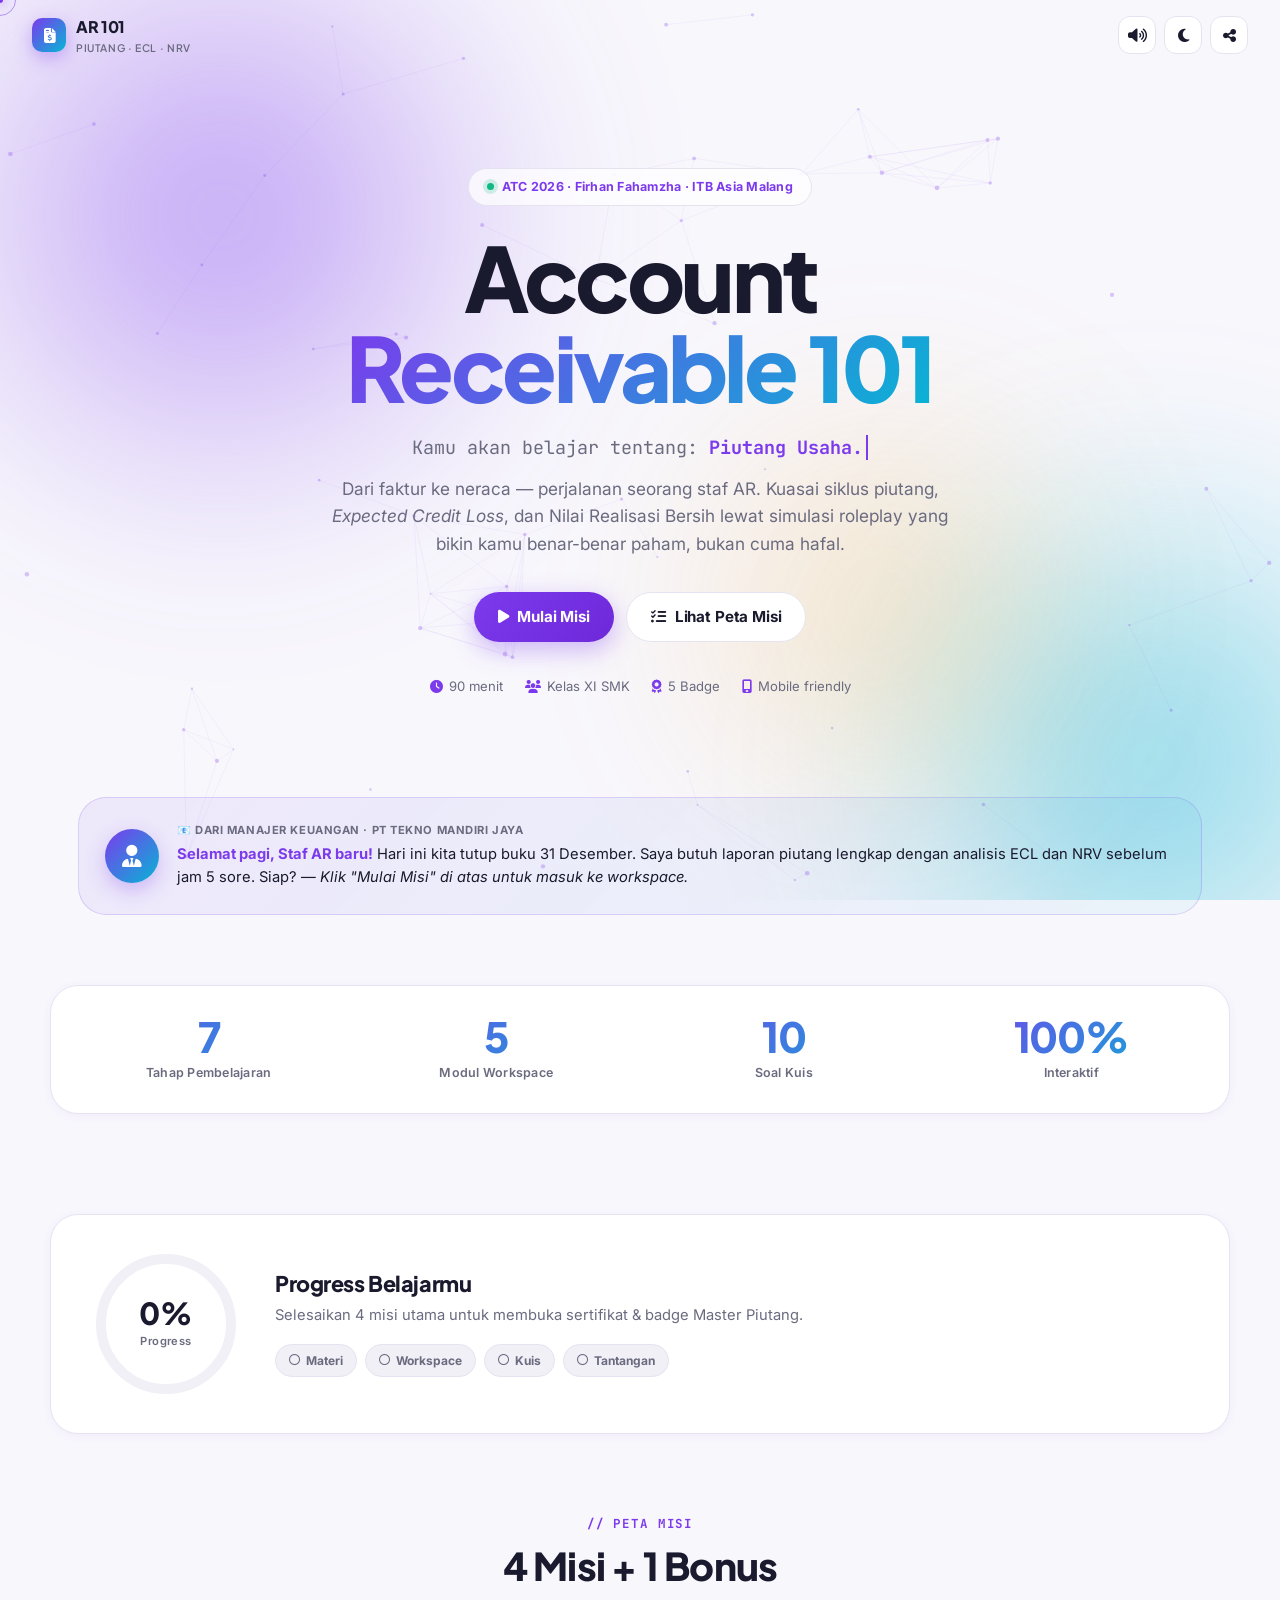
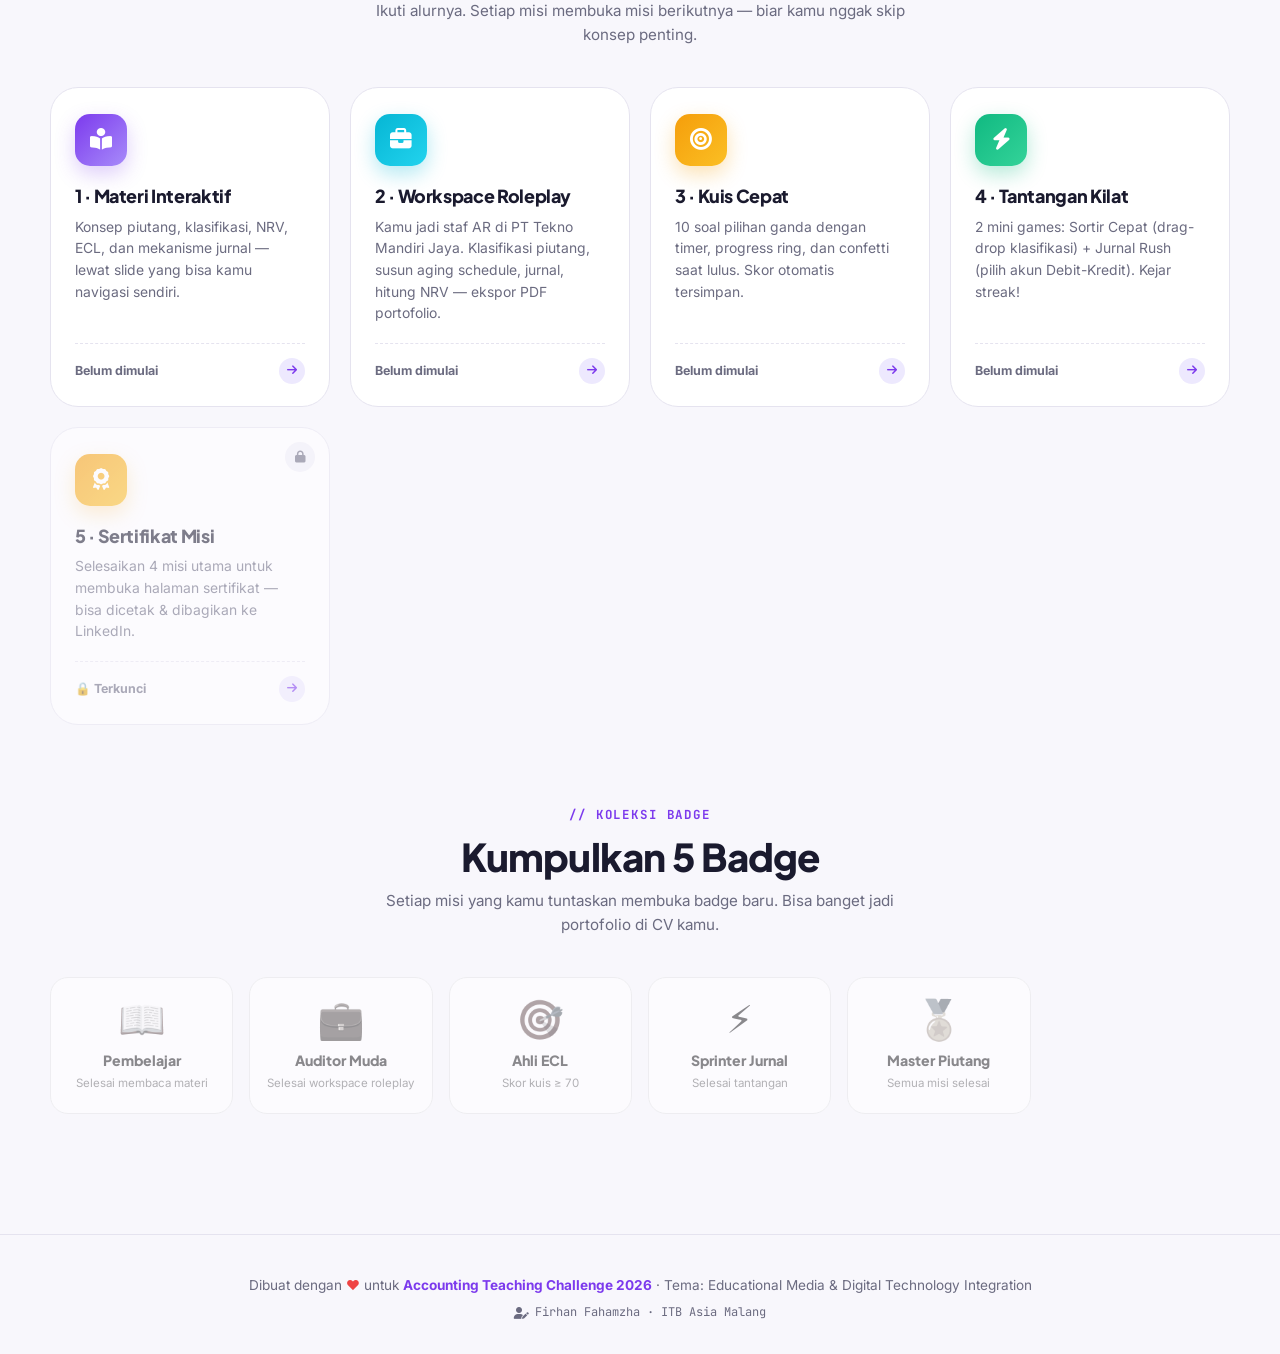
==== index.html @ fc7b1cc8 "Upload Benar" ====
<!DOCTYPE html>
<html lang="id">
<head>
  <meta charset="UTF-8">
  <meta name="viewport" content="width=device-width, initial-scale=1.0">
  <title>Account Receivable 101 · Piutang, ECL & Likuiditas</title>

  <!-- SEO & Sharing -->
  <meta name="description" content="Belajar siklus piutang, Expected Credit Loss (ECL), dan Nilai Realisasi Bersih (NRV) lewat roleplay interaktif sebagai staf AR. Media pembelajaran akuntansi keuangan untuk SMK Kelas XI.">
  <meta name="theme-color" content="#7c3aed">
  <meta property="og:title" content="Account Receivable 101">
  <meta property="og:description" content="Dari Faktur ke Neraca — perjalanan seorang staf AR. Roleplay interaktif siklus piutang & ECL.">
  <meta property="og:type" content="website">
  <meta property="og:image" content="https://images.unsplash.com/photo-1554224155-6726b3ff858f?w=1200&h=630&fit=crop">

  <!-- Favicon emoji -->
  <link rel="icon" href="data:image/svg+xml,<svg xmlns=%22http://www.w3.org/2000/svg%22 viewBox=%220 0 100 100%22><text y=%22.9em%22 font-size=%2290%22>📊</text></svg>">

  <!-- Fonts -->
  <link rel="preconnect" href="https://fonts.googleapis.com">
  <link rel="preconnect" href="https://fonts.gstatic.com" crossorigin>
  <link href="https://fonts.googleapis.com/css2?family=Inter:wght@400;500;600;700;800&family=Plus+Jakarta+Sans:wght@600;700;800&family=JetBrains+Mono:wght@500;700&display=swap" rel="stylesheet">

  <!-- Icons -->
  <link rel="stylesheet" href="https://cdnjs.cloudflare.com/ajax/libs/font-awesome/6.5.1/css/all.min.css">

  <!-- Styles -->
  <link rel="stylesheet" href="css/global.css">
  <link rel="stylesheet" href="css/hub.css">
</head>
<body>

  <!-- LOADER -->
  <div class="loader">
    <div class="loader-mark">ACCOUNT RECEIVABLE 101</div>
    <div class="loader-bar"><div class="loader-bar-fill"></div></div>
    <div class="loader-text">Memuat aset...</div>
  </div>

  <!-- SCROLL PROGRESS -->
  <div class="scroll-progress"><div class="scroll-bar"></div></div>

  <!-- AURORA BG -->
  <div class="bg-aurora" aria-hidden="true">
    <div class="aurora-blob b1"></div>
    <div class="aurora-blob b2"></div>
    <div class="aurora-blob b3"></div>
  </div>

  <!-- PARTICLE CANVAS -->
  <canvas id="particles" aria-hidden="true"></canvas>

  <!-- TOPBAR -->
  <header class="topbar">
    <div class="brand">
      <div class="brand-mark"><i class="fas fa-file-invoice-dollar"></i></div>
      <div class="brand-text">
        AR 101
        <small>Piutang · ECL · NRV</small>
      </div>
    </div>
    <div class="topbar-actions">
      <button class="icon-btn" data-action="sound" title="Suara"><i class="fas fa-volume-high"></i></button>
      <button class="icon-btn" data-action="theme" title="Tema"><i class="fas fa-moon"></i></button>
      <button class="icon-btn" data-action="share" title="Bagikan"><i class="fas fa-share-nodes"></i></button>
    </div>
  </header>

  <main>

    <!-- HERO -->
    <section class="hero container">
      <div class="hero-badge">
        <span class="dot"></span>
        ATC 2026 · Firhan Fahamzha · ITB Asia Malang
      </div>
      <h1 class="hero-title">
        Account<br>
        <span class="gradient">Receivable 101</span>
      </h1>
      <div class="hero-typing">
        Kamu akan belajar tentang: <span class="typed">Piutang Usaha.</span>
      </div>
      <p class="hero-desc">
        Dari faktur ke neraca — perjalanan seorang staf AR. Kuasai siklus piutang,
        <em>Expected Credit Loss</em>, dan Nilai Realisasi Bersih lewat simulasi roleplay
        yang bikin kamu benar-benar paham, bukan cuma hafal.
      </p>
      <div class="hero-cta">
        <a href="materi.html" class="btn btn-primary" data-start>
          <i class="fas fa-play"></i> Mulai Misi
        </a>
        <a href="#misi" class="btn btn-ghost">
          <i class="fas fa-list-check"></i> Lihat Peta Misi
        </a>
      </div>
      <div class="hero-meta">
        <span><i class="fas fa-clock"></i> 90 menit</span>
        <span><i class="fas fa-users"></i> Kelas XI SMK</span>
        <span><i class="fas fa-award"></i> 5 Badge</span>
        <span><i class="fas fa-mobile-screen"></i> Mobile friendly</span>
      </div>
    </section>

    <!-- ROLEPLAY STRIP -->
    <section class="container reveal">
      <div class="roleplay-strip">
        <div class="avatar"><i class="fas fa-user-tie"></i></div>
        <div class="msg">
          <div class="sender">📧 Dari Manajer Keuangan · PT Tekno Mandiri Jaya</div>
          <div>
            <strong>Selamat pagi, Staf AR baru!</strong> Hari ini kita tutup buku 31 Desember.
            Saya butuh laporan piutang lengkap dengan analisis ECL dan NRV sebelum jam 5 sore.
            Siap? — <em>Klik "Mulai Misi" di atas untuk masuk ke workspace.</em>
          </div>
        </div>
      </div>
    </section>

    <!-- STATS -->
    <section class="stats container reveal">
      <div class="stats-grid">
        <div class="stat-item">
          <div class="stat-num" data-target="7" data-suffix="" data-decimals="0">0</div>
          <div class="stat-label">Tahap Pembelajaran</div>
        </div>
        <div class="stat-item">
          <div class="stat-num" data-target="5" data-suffix="" data-decimals="0">0</div>
          <div class="stat-label">Modul Workspace</div>
        </div>
        <div class="stat-item">
          <div class="stat-num" data-target="10" data-suffix="" data-decimals="0">0</div>
          <div class="stat-label">Soal Kuis</div>
        </div>
        <div class="stat-item">
          <div class="stat-num" data-target="100" data-suffix="%" data-decimals="0">0</div>
          <div class="stat-label">Interaktif</div>
        </div>
      </div>
    </section>

    <!-- PROGRESS -->
    <section class="progress-wrap container reveal">
      <div class="progress-card">
        <div class="ring-wrap">
          <svg width="150" height="150" viewBox="0 0 150 150">
            <defs>
              <linearGradient id="ringGrad" x1="0%" y1="0%" x2="100%" y2="100%">
                <stop offset="0%" stop-color="#7c3aed"/>
                <stop offset="100%" stop-color="#06b6d4"/>
              </linearGradient>
            </defs>
            <circle class="ring-bg" cx="75" cy="75" r="65"/>
            <circle class="ring-fill" cx="75" cy="75" r="65"/>
          </svg>
          <div class="ring-text">
            <div>
              <div class="ring-pct">0%</div>
              <div class="ring-sub">Progress</div>
            </div>
          </div>
        </div>
        <div class="progress-info">
          <h3>Progress Belajarmu</h3>
          <p>Selesaikan 4 misi utama untuk membuka sertifikat &amp; badge Master Piutang.</p>
          <div class="progress-steps">
            <span class="step-chip" data-step="materi"><i class="far fa-circle"></i> Materi</span>
            <span class="step-chip" data-step="workspace"><i class="far fa-circle"></i> Workspace</span>
            <span class="step-chip" data-step="kuis"><i class="far fa-circle"></i> Kuis</span>
            <span class="step-chip" data-step="tantangan"><i class="far fa-circle"></i> Tantangan</span>
          </div>
        </div>
      </div>
    </section>

    <!-- MISSIONS -->
    <section class="missions container" id="misi">
      <div class="section-head reveal">
        <div class="kicker">// Peta Misi</div>
        <h2>4 Misi + 1 Bonus</h2>
        <p>Ikuti alurnya. Setiap misi membuka misi berikutnya — biar kamu nggak skip konsep penting.</p>
      </div>

      <div class="mission-grid">
        <!-- Misi 1: Materi -->
        <a class="mission-card reveal" data-mission="materi" data-url="materi.html">
          <div class="mission-icon m-icon-1"><i class="fas fa-book-open-reader"></i></div>
          <div class="mission-title">1 · Materi Interaktif</div>
          <div class="mission-desc">Konsep piutang, klasifikasi, NRV, ECL, dan mekanisme jurnal — lewat slide yang bisa kamu navigasi sendiri.</div>
          <div class="mission-foot">
            <span class="mission-status">Belum dimulai</span>
            <span class="mission-arrow"><i class="fas fa-arrow-right"></i></span>
          </div>
        </a>

        <!-- Misi 2: Workspace -->
        <a class="mission-card reveal" data-mission="workspace" data-url="workspace.html">
          <div class="mission-icon m-icon-2"><i class="fas fa-briefcase"></i></div>
          <div class="mission-title">2 · Workspace Roleplay</div>
          <div class="mission-desc">Kamu jadi staf AR di PT Tekno Mandiri Jaya. Klasifikasi piutang, susun aging schedule, jurnal, hitung NRV — ekspor PDF portofolio.</div>
          <div class="mission-foot">
            <span class="mission-status">Belum dimulai</span>
            <span class="mission-arrow"><i class="fas fa-arrow-right"></i></span>
          </div>
        </a>

        <!-- Misi 3: Kuis -->
        <a class="mission-card reveal" data-mission="kuis" data-url="kuis.html">
          <div class="mission-icon m-icon-3"><i class="fas fa-bullseye"></i></div>
          <div class="mission-title">3 · Kuis Cepat</div>
          <div class="mission-desc">10 soal pilihan ganda dengan timer, progress ring, dan confetti saat lulus. Skor otomatis tersimpan.</div>
          <div class="mission-foot">
            <span class="mission-status">Belum dimulai</span>
            <span class="mission-arrow"><i class="fas fa-arrow-right"></i></span>
          </div>
        </a>

        <!-- Misi 4: Tantangan -->
        <a class="mission-card reveal" data-mission="tantangan" data-url="tantangan.html">
          <div class="mission-icon m-icon-4"><i class="fas fa-bolt"></i></div>
          <div class="mission-title">4 · Tantangan Kilat</div>
          <div class="mission-desc">2 mini games: Sortir Cepat (drag-drop klasifikasi) + Jurnal Rush (pilih akun Debit-Kredit). Kejar streak!</div>
          <div class="mission-foot">
            <span class="mission-status">Belum dimulai</span>
            <span class="mission-arrow"><i class="fas fa-arrow-right"></i></span>
          </div>
        </a>

        <!-- Bonus: Sertifikat -->
        <div class="mission-card locked reveal" data-mission="sertifikat">
          <div class="lock-badge"><i class="fas fa-lock"></i></div>
          <div class="mission-icon m-icon-1" style="background: linear-gradient(135deg,#f59e0b,#fbbf24); box-shadow: 0 8px 20px rgba(245,158,11,0.3);">
            <i class="fas fa-award"></i>
          </div>
          <div class="mission-title">5 · Sertifikat Misi</div>
          <div class="mission-desc">Selesaikan 4 misi utama untuk membuka halaman sertifikat — bisa dicetak &amp; dibagikan ke LinkedIn.</div>
          <div class="mission-foot">
            <span class="mission-status">🔒 Terkunci</span>
            <span class="mission-arrow"><i class="fas fa-arrow-right"></i></span>
          </div>
        </div>
      </div>
    </section>

    <!-- BADGES -->
    <section class="badges container reveal">
      <div class="section-head">
        <div class="kicker">// Koleksi Badge</div>
        <h2>Kumpulkan 5 Badge</h2>
        <p>Setiap misi yang kamu tuntaskan membuka badge baru. Bisa banget jadi portofolio di CV kamu.</p>
      </div>
      <div class="badge-grid"><!-- diisi oleh JS --></div>
    </section>

  </main>

  <!-- FOOTER -->
  <footer class="footer">
    <div>Dibuat dengan <span style="color: var(--rose)">♥</span> untuk <strong>Accounting Teaching Challenge 2026</strong> · Tema: Educational Media &amp; Digital Technology Integration</div>
    <div class="wm"><i class="fas fa-user-pen"></i> Firhan Fahamzha · ITB Asia Malang</div>
  </footer>

  <!-- SCRIPTS -->
  <script src="js/core.js"></script>
  <script src="js/hub.js"></script>
</body>
</html>
---- css/global.css ----
/* ==========================================================
   ACCOUNT RECEIVABLE 101 — Global Styles
   Firhan Fahamzha · ATC 2026 · ITB Asia Malang
   ========================================================== */

:root {
  --violet: #7c3aed;
  --violet-dark: #6d28d9;
  --violet-soft: #ede9fe;
  --cyan: #06b6d4;
  --cyan-soft: #cffafe;
  --amber: #f59e0b;
  --amber-soft: #fef3c7;
  --emerald: #10b981;
  --emerald-soft: #d1fae5;
  --rose: #ef4444;
  --rose-soft: #fee2e2;

  --bg: #f8f7fc;
  --surface: #ffffff;
  --surface-2: #f1f0f7;
  --border: #e5e3ef;
  --text: #1a1a2e;
  --text-muted: #6b6b80;

  --shadow-sm: 0 2px 10px rgba(124, 58, 237, 0.06);
  --shadow-md: 0 10px 30px rgba(124, 58, 237, 0.10);
  --shadow-lg: 0 20px 50px rgba(124, 58, 237, 0.15);

  --radius: 18px;
  --radius-sm: 12px;
  --radius-lg: 28px;

  --font-head: 'Plus Jakarta Sans', system-ui, sans-serif;
  --font-body: 'Inter', system-ui, sans-serif;
  --font-mono: 'JetBrains Mono', ui-monospace, monospace;

  --transition: 0.3s cubic-bezier(0.22, 1, 0.36, 1);
}

body.dark {
  --bg: #0d0d1a;
  --surface: #16162a;
  --surface-2: #1e1e35;
  --border: #2a2a44;
  --text: #f0f0f5;
  --text-muted: #8e8ea3;
  --violet-soft: #2d1b5e;
  --cyan-soft: #0a3a42;
  --amber-soft: #4a3508;
  --emerald-soft: #0a3d2b;
  --rose-soft: #4a1515;
  --shadow-sm: 0 2px 10px rgba(0, 0, 0, 0.35);
  --shadow-md: 0 10px 30px rgba(0, 0, 0, 0.45);
  --shadow-lg: 0 20px 50px rgba(0, 0, 0, 0.55);
}

* { margin: 0; padding: 0; box-sizing: border-box; }
html { scroll-behavior: smooth; -webkit-text-size-adjust: 100%; }

body {
  font-family: var(--font-body);
  background: var(--bg);
  color: var(--text);
  line-height: 1.6;
  min-height: 100vh;
  overflow-x: hidden;
  transition: background 0.4s ease, color 0.4s ease;
}

img, svg { max-width: 100%; display: block; }
a { color: inherit; text-decoration: none; }
button { font-family: inherit; cursor: pointer; border: none; background: none; color: inherit; }
input, select, textarea { font-family: inherit; font-size: inherit; color: inherit; }

/* ============ TYPOGRAPHY ============ */
h1, h2, h3, h4 {
  font-family: var(--font-head);
  font-weight: 800;
  letter-spacing: -0.02em;
  line-height: 1.15;
  color: var(--text);
}
h1 { font-size: clamp(2.2rem, 6vw, 4.2rem); }
h2 { font-size: clamp(1.6rem, 3.5vw, 2.4rem); }
h3 { font-size: clamp(1.05rem, 2vw, 1.35rem); }

.mono { font-family: var(--font-mono); }
.text-muted { color: var(--text-muted); }
.text-violet { color: var(--violet); }
.text-cyan { color: var(--cyan); }
.text-amber { color: var(--amber); }
.text-emerald { color: var(--emerald); }
.text-rose { color: var(--rose); }
.text-center { text-align: center; }
.text-right { text-align: right; }

/* ============ BUTTONS ============ */
.btn {
  display: inline-flex;
  align-items: center;
  justify-content: center;
  gap: 9px;
  padding: 12px 24px;
  border-radius: 999px;
  font-weight: 700;
  font-size: 0.95rem;
  letter-spacing: -0.01em;
  position: relative;
  overflow: hidden;
  isolation: isolate;
  transition: all var(--transition);
  white-space: nowrap;
  user-select: none;
}

.btn-primary {
  background: linear-gradient(135deg, var(--violet), var(--violet-dark));
  color: white;
  box-shadow: 0 8px 24px rgba(124, 58, 237, 0.35);
}
.btn-primary:hover {
  transform: translateY(-2px);
  box-shadow: 0 12px 32px rgba(124, 58, 237, 0.45);
}
.btn-primary:active { transform: translateY(0) scale(0.97); }

.btn-ghost {
  background: var(--surface);
  border: 1.5px solid var(--border);
  color: var(--text);
}
.btn-ghost:hover {
  border-color: var(--violet);
  color: var(--violet);
  transform: translateY(-2px);
}

.btn-outline-cyan {
  background: transparent;
  border: 1.5px solid var(--cyan);
  color: var(--cyan);
}
.btn-outline-cyan:hover {
  background: var(--cyan);
  color: white;
}

/* Ripple effect */
.btn .ripple {
  position: absolute;
  border-radius: 50%;
  transform: scale(0);
  background: rgba(255, 255, 255, 0.45);
  animation: rippleAnim 0.6s ease-out;
  pointer-events: none;
  z-index: -1;
}
@keyframes rippleAnim {
  to { transform: scale(4); opacity: 0; }
}

/* ============ CARDS ============ */
.card {
  background: var(--surface);
  border: 1px solid var(--border);
  border-radius: var(--radius);
  padding: 24px;
  box-shadow: var(--shadow-sm);
  transition: all var(--transition);
}
.card:hover {
  transform: translateY(-4px);
  box-shadow: var(--shadow-md);
  border-color: rgba(124, 58, 237, 0.3);
}

/* ============ BADGE ============ */
.pill {
  display: inline-flex;
  align-items: center;
  gap: 7px;
  padding: 7px 16px;
  border-radius: 999px;
  font-size: 0.8rem;
  font-weight: 700;
  background: var(--violet-soft);
  color: var(--violet);
  border: 1px solid rgba(124, 58, 237, 0.15);
}
.pill.cyan { background: var(--cyan-soft); color: var(--cyan); border-color: rgba(6,182,212,0.2); }
.pill.amber { background: var(--amber-soft); color: #b45309; border-color: rgba(245,158,11,0.25); }
.pill.emerald { background: var(--emerald-soft); color: var(--emerald); border-color: rgba(16,185,129,0.2); }
.pill.rose { background: var(--rose-soft); color: var(--rose); border-color: rgba(239,68,68,0.2); }

/* ============ LOADER ============ */
.loader {
  position: fixed;
  inset: 0;
  background: var(--bg);
  z-index: 9999;
  display: flex;
  flex-direction: column;
  align-items: center;
  justify-content: center;
  gap: 22px;
  transition: opacity 0.5s ease, visibility 0.5s ease;
}
.loader.hide { opacity: 0; visibility: hidden; }

.loader-mark {
  font-family: var(--font-head);
  font-size: 1.5rem;
  font-weight: 800;
  letter-spacing: -0.02em;
  background: linear-gradient(135deg, var(--violet), var(--cyan));
  -webkit-background-clip: text;
  background-clip: text;
  -webkit-text-fill-color: transparent;
}
.loader-bar {
  width: 220px;
  height: 4px;
  background: var(--surface-2);
  border-radius: 999px;
  overflow: hidden;
}
.loader-bar-fill {
  height: 100%;
  width: 0%;
  background: linear-gradient(90deg, var(--violet), var(--cyan));
  border-radius: 999px;
  transition: width 0.25s ease;
}
.loader-text {
  font-size: 0.8rem;
  color: var(--text-muted);
  font-family: var(--font-mono);
}

/* ============ CURSOR GLOW (desktop only) ============ */
.cursor-dot, .cursor-ring {
  position: fixed;
  top: 0; left: 0;
  pointer-events: none;
  border-radius: 50%;
  transform: translate(-50%, -50%);
  z-index: 9998;
  opacity: 0;
  transition: opacity 0.3s ease;
}
.cursor-dot {
  width: 6px; height: 6px;
  background: var(--violet);
  box-shadow: 0 0 12px var(--violet);
}
.cursor-ring {
  width: 32px; height: 32px;
  border: 1.5px solid rgba(124, 58, 237, 0.5);
  transition: width 0.25s, height 0.25s, opacity 0.3s, border-color 0.3s;
}
.cursor-ring.hover {
  width: 50px; height: 50px;
  border-color: var(--cyan);
  background: rgba(6, 182, 212, 0.08);
}
@media (hover: hover) and (pointer: fine) {
  body.has-custom-cursor { cursor: none; }
  body.has-custom-cursor a,
  body.has-custom-cursor button { cursor: none; }
  body.has-custom-cursor .cursor-dot,
  body.has-custom-cursor .cursor-ring { opacity: 1; }
}

/* ============ PARTICLE CANVAS ============ */
#particles {
  position: fixed;
  inset: 0;
  width: 100%;
  height: 100%;
  z-index: 0;
  pointer-events: none;
  opacity: 0.5;
}

/* ============ AURORA BG ============ */
.bg-aurora {
  position: fixed;
  inset: 0;
  z-index: -1;
  overflow: hidden;
  pointer-events: none;
}
.aurora-blob {
  position: absolute;
  border-radius: 50%;
  filter: blur(90px);
  opacity: 0.5;
}
.aurora-blob.b1 {
  width: 55vw; height: 55vw; max-width: 700px; max-height: 700px;
  background: radial-gradient(circle, var(--violet), transparent 70%);
  top: -15%; left: -10%;
  animation: floatBlob 22s ease-in-out infinite;
}
.aurora-blob.b2 {
  width: 50vw; height: 50vw; max-width: 650px; max-height: 650px;
  background: radial-gradient(circle, var(--cyan), transparent 70%);
  bottom: -20%; right: -15%;
  animation: floatBlob 26s ease-in-out infinite reverse;
}
.aurora-blob.b3 {
  width: 40vw; height: 40vw; max-width: 500px; max-height: 500px;
  background: radial-gradient(circle, var(--amber), transparent 70%);
  top: 40%; left: 50%;
  opacity: 0.25;
  animation: floatBlob 30s ease-in-out infinite;
}
@keyframes floatBlob {
  0%, 100% { transform: translate(0, 0) scale(1); }
  33% { transform: translate(40px, -30px) scale(1.05); }
  66% { transform: translate(-30px, 40px) scale(0.95); }
}
body.dark .aurora-blob { opacity: 0.32; }

/* ============ SCROLL PROGRESS ============ */
.scroll-progress {
  position: fixed;
  top: 0; left: 0;
  width: 100%;
  height: 3px;
  background: transparent;
  z-index: 9997;
  pointer-events: none;
}
.scroll-bar {
  height: 100%;
  width: 0%;
  background: linear-gradient(90deg, var(--violet), var(--cyan), var(--amber));
  transition: width 0.1s linear;
}

/* ============ TOPBAR ============ */
.topbar {
  position: fixed;
  top: 0; left: 0; right: 0;
  z-index: 500;
  padding: 14px clamp(16px, 4vw, 32px);
  display: flex;
  align-items: center;
  justify-content: space-between;
  gap: 12px;
  transition: all 0.3s ease;
}
.topbar.scrolled {
  background: rgba(255, 255, 255, 0.72);
  backdrop-filter: blur(16px);
  -webkit-backdrop-filter: blur(16px);
  border-bottom: 1px solid var(--border);
}
body.dark .topbar.scrolled { background: rgba(13, 13, 26, 0.72); }

.brand {
  display: flex;
  align-items: center;
  gap: 10px;
  font-family: var(--font-head);
  font-weight: 800;
  font-size: 1rem;
  letter-spacing: -0.02em;
}
.brand-mark {
  width: 34px; height: 34px;
  border-radius: 10px;
  background: linear-gradient(135deg, var(--violet), var(--cyan));
  display: grid;
  place-items: center;
  color: white;
  font-size: 0.95rem;
  box-shadow: 0 6px 18px rgba(124, 58, 237, 0.35);
}
.brand-text small {
  display: block;
  font-size: 0.65rem;
  font-weight: 600;
  color: var(--text-muted);
  letter-spacing: 0.06em;
  text-transform: uppercase;
}

.topbar-actions { display: flex; align-items: center; gap: 8px; }

.icon-btn {
  width: 38px; height: 38px;
  border-radius: 12px;
  background: var(--surface);
  border: 1px solid var(--border);
  display: grid;
  place-items: center;
  color: var(--text);
  font-size: 0.95rem;
  transition: all var(--transition);
}
.icon-btn:hover {
  color: var(--violet);
  border-color: var(--violet);
  transform: translateY(-2px);
}
.icon-btn.muted { color: var(--text-muted); }

/* ============ TOAST ============ */
.toast {
  position: fixed;
  bottom: 28px;
  left: 50%;
  transform: translateX(-50%) translateY(120%);
  background: var(--surface);
  color: var(--text);
  border: 1px solid var(--border);
  border-radius: 14px;
  padding: 12px 22px;
  font-size: 0.9rem;
  font-weight: 600;
  box-shadow: var(--shadow-lg);
  z-index: 10000;
  display: flex;
  align-items: center;
  gap: 10px;
  transition: transform 0.4s cubic-bezier(0.22, 1, 0.36, 1);
  max-width: 90vw;
}
.toast.show { transform: translateX(-50%) translateY(0); }
.toast i { color: var(--violet); }

/* ============ SCROLL REVEAL ============ */
.reveal {
  opacity: 0;
  transform: translateY(28px);
  transition: opacity 0.7s cubic-bezier(0.22, 1, 0.36, 1),
              transform 0.7s cubic-bezier(0.22, 1, 0.36, 1);
}
.reveal.in { opacity: 1; transform: translateY(0); }

/* ============ FOOTER ============ */
.footer {
  padding: 40px 20px 30px;
  text-align: center;
  border-top: 1px solid var(--border);
  margin-top: 60px;
  font-size: 0.85rem;
  color: var(--text-muted);
  position: relative;
  z-index: 2;
}
.footer strong { color: var(--violet); font-weight: 700; }
.footer .wm {
  display: inline-flex;
  align-items: center;
  gap: 6px;
  font-family: var(--font-mono);
  font-size: 0.75rem;
  margin-top: 6px;
  color: var(--text-muted);
}

/* ============ UTILITIES ============ */
.container {
  max-width: 1180px;
  margin: 0 auto;
  padding: 0 clamp(16px, 4vw, 28px);
  position: relative;
  z-index: 2;
}
.grid-2 { display: grid; grid-template-columns: repeat(2, 1fr); gap: 20px; }
.grid-3 { display: grid; grid-template-columns: repeat(3, 1fr); gap: 20px; }
.grid-4 { display: grid; grid-template-columns: repeat(4, 1fr); gap: 20px; }
@media (max-width: 860px) {
  .grid-3, .grid-4 { grid-template-columns: repeat(2, 1fr); }
}
@media (max-width: 560px) {
  .grid-2, .grid-3, .grid-4 { grid-template-columns: 1fr; }
}

::selection { background: var(--violet); color: white; }
::-webkit-scrollbar { width: 10px; height: 10px; }
::-webkit-scrollbar-track { background: var(--surface-2); }
::-webkit-scrollbar-thumb { background: var(--border); border-radius: 999px; }
::-webkit-scrollbar-thumb:hover { background: var(--violet); }
---- css/hub.css ----
/* ==========================================================
   HUB — Landing Page Styles
   ========================================================== */

main { position: relative; z-index: 2; padding-top: 60px; }

/* ============ HERO ============ */
.hero {
  padding: clamp(60px, 12vh, 130px) 0 70px;
  text-align: center;
  position: relative;
}

.hero-badge {
  display: inline-flex;
  align-items: center;
  gap: 8px;
  padding: 8px 18px;
  border-radius: 999px;
  background: rgba(255, 255, 255, 0.7);
  backdrop-filter: blur(10px);
  -webkit-backdrop-filter: blur(10px);
  border: 1px solid var(--border);
  font-size: 0.78rem;
  font-weight: 700;
  color: var(--violet);
  letter-spacing: 0.02em;
  margin-bottom: 26px;
  animation: fadeUp 0.8s ease both;
}
body.dark .hero-badge { background: rgba(22, 22, 42, 0.7); }
.hero-badge .dot {
  width: 7px; height: 7px;
  border-radius: 50%;
  background: var(--emerald);
  box-shadow: 0 0 0 4px rgba(16, 185, 129, 0.18);
  animation: pulseDot 2s infinite;
}
@keyframes pulseDot {
  0%, 100% { box-shadow: 0 0 0 4px rgba(16, 185, 129, 0.18); }
  50% { box-shadow: 0 0 0 8px rgba(16, 185, 129, 0.05); }
}

.hero-title {
  font-size: clamp(2.4rem, 8vw, 5.6rem);
  line-height: 1;
  letter-spacing: -0.04em;
  margin-bottom: 22px;
  animation: fadeUp 0.9s 0.1s ease both;
}
.hero-title .gradient {
  background: linear-gradient(135deg, var(--violet) 0%, var(--cyan) 50%, var(--amber) 100%);
  background-size: 200% 200%;
  -webkit-background-clip: text;
  background-clip: text;
  -webkit-text-fill-color: transparent;
  animation: gradientShift 8s ease infinite;
}
@keyframes gradientShift {
  0%, 100% { background-position: 0% 50%; }
  50% { background-position: 100% 50%; }
}

.hero-typing {
  font-family: var(--font-mono);
  font-size: clamp(0.95rem, 2vw, 1.15rem);
  color: var(--text-muted);
  margin-bottom: 12px;
  min-height: 1.6em;
  animation: fadeUp 1s 0.2s ease both;
}
.hero-typing .typed {
  color: var(--violet);
  font-weight: 700;
  border-right: 2px solid var(--violet);
  padding-right: 3px;
  animation: blink 0.9s infinite;
}
@keyframes blink {
  50% { border-color: transparent; }
}

.hero-desc {
  max-width: 620px;
  margin: 0 auto 34px;
  font-size: clamp(0.95rem, 1.7vw, 1.08rem);
  color: var(--text-muted);
  animation: fadeUp 1s 0.3s ease both;
}

.hero-cta {
  display: flex;
  justify-content: center;
  gap: 12px;
  flex-wrap: wrap;
  animation: fadeUp 1s 0.4s ease both;
}

.hero-meta {
  margin-top: 34px;
  font-size: 0.82rem;
  color: var(--text-muted);
  display: flex;
  justify-content: center;
  gap: 22px;
  flex-wrap: wrap;
  animation: fadeUp 1s 0.5s ease both;
}
.hero-meta span { display: inline-flex; align-items: center; gap: 6px; }
.hero-meta i { color: var(--violet); }

@keyframes fadeUp {
  from { opacity: 0; transform: translateY(22px); }
  to { opacity: 1; transform: translateY(0); }
}

/* ============ STATS ============ */
.stats {
  padding: 40px 0 60px;
}
.stats-grid {
  display: grid;
  grid-template-columns: repeat(4, 1fr);
  gap: 16px;
  background: var(--surface);
  border: 1px solid var(--border);
  border-radius: var(--radius-lg);
  padding: 30px 22px;
  box-shadow: var(--shadow-sm);
}
@media (max-width: 720px) { .stats-grid { grid-template-columns: repeat(2, 1fr); } }

.stat-item { text-align: center; }
.stat-num {
  font-family: var(--font-head);
  font-size: clamp(1.8rem, 4vw, 2.6rem);
  font-weight: 800;
  letter-spacing: -0.03em;
  background: linear-gradient(135deg, var(--violet), var(--cyan));
  -webkit-background-clip: text;
  background-clip: text;
  -webkit-text-fill-color: transparent;
  line-height: 1;
  margin-bottom: 6px;
}
.stat-label {
  font-size: 0.78rem;
  color: var(--text-muted);
  font-weight: 600;
  letter-spacing: 0.02em;
}

/* ============ MISSION ============ */
.section-head {
  text-align: center;
  margin-bottom: 40px;
}
.section-head .kicker {
  font-family: var(--font-mono);
  font-size: 0.78rem;
  color: var(--violet);
  font-weight: 700;
  letter-spacing: 0.15em;
  text-transform: uppercase;
  margin-bottom: 10px;
}
.section-head h2 { margin-bottom: 10px; }
.section-head p {
  color: var(--text-muted);
  max-width: 540px;
  margin: 0 auto;
  font-size: 0.95rem;
}

.missions { padding: 40px 0; }
.mission-grid {
  display: grid;
  grid-template-columns: repeat(auto-fill, minmax(280px, 1fr));
  gap: 20px;
}

.mission-card {
  background: var(--surface);
  border: 1px solid var(--border);
  border-radius: var(--radius-lg);
  padding: 26px 24px 22px;
  position: relative;
  overflow: hidden;
  transition: all var(--transition);
  cursor: pointer;
  display: flex;
  flex-direction: column;
  min-height: 230px;
}
.mission-card::before {
  content: '';
  position: absolute;
  inset: 0;
  background: linear-gradient(135deg, transparent 60%, rgba(124, 58, 237, 0.06));
  opacity: 0;
  transition: opacity var(--transition);
}
.mission-card:hover {
  transform: translateY(-6px);
  border-color: rgba(124, 58, 237, 0.35);
  box-shadow: var(--shadow-md);
}
.mission-card:hover::before { opacity: 1; }

.mission-card.locked {
  opacity: 0.55;
  cursor: not-allowed;
}
.mission-card.locked:hover { transform: none; box-shadow: none; border-color: var(--border); }

.mission-icon {
  width: 52px; height: 52px;
  border-radius: 15px;
  display: grid;
  place-items: center;
  font-size: 1.35rem;
  margin-bottom: 16px;
  color: white;
  box-shadow: 0 8px 20px rgba(124, 58, 237, 0.25);
}
.m-icon-1 { background: linear-gradient(135deg, #7c3aed, #a78bfa); }
.m-icon-2 { background: linear-gradient(135deg, #06b6d4, #22d3ee); box-shadow: 0 8px 20px rgba(6,182,212,0.3); }
.m-icon-3 { background: linear-gradient(135deg, #f59e0b, #fbbf24); box-shadow: 0 8px 20px rgba(245,158,11,0.3); }
.m-icon-4 { background: linear-gradient(135deg, #10b981, #34d399); box-shadow: 0 8px 20px rgba(16,185,129,0.3); }

.mission-title {
  font-family: var(--font-head);
  font-weight: 800;
  font-size: 1.12rem;
  margin-bottom: 6px;
  letter-spacing: -0.02em;
}
.mission-desc {
  font-size: 0.87rem;
  color: var(--text-muted);
  line-height: 1.55;
  flex: 1;
}
.mission-foot {
  display: flex;
  align-items: center;
  justify-content: space-between;
  margin-top: 18px;
  padding-top: 14px;
  border-top: 1px dashed var(--border);
  font-size: 0.78rem;
  font-weight: 700;
}
.mission-status { color: var(--text-muted); }
.mission-status.done { color: var(--emerald); }
.mission-arrow {
  width: 26px; height: 26px;
  border-radius: 50%;
  background: var(--violet-soft);
  color: var(--violet);
  display: grid;
  place-items: center;
  font-size: 0.72rem;
  transition: all var(--transition);
}
.mission-card:hover .mission-arrow {
  background: var(--violet);
  color: white;
  transform: translateX(3px);
}

/* Locked overlay */
.mission-card .lock-badge {
  position: absolute;
  top: 14px; right: 14px;
  width: 30px; height: 30px;
  border-radius: 50%;
  background: var(--surface-2);
  display: grid;
  place-items: center;
  color: var(--text-muted);
  font-size: 0.75rem;
}

/* ============ PROGRESS RING ============ */
.progress-wrap {
  padding: 40px 0;
}
.progress-card {
  background: var(--surface);
  border: 1px solid var(--border);
  border-radius: var(--radius-lg);
  padding: 34px clamp(22px, 4vw, 40px);
  display: grid;
  grid-template-columns: auto 1fr;
  gap: 34px;
  align-items: center;
  box-shadow: var(--shadow-sm);
}
@media (max-width: 640px) {
  .progress-card { grid-template-columns: 1fr; text-align: center; }
}

.ring-wrap {
  position: relative;
  width: 150px; height: 150px;
  margin: 0 auto;
}
.ring-wrap svg { transform: rotate(-90deg); }
.ring-bg { fill: none; stroke: var(--surface-2); stroke-width: 10; }
.ring-fill {
  fill: none;
  stroke: url(#ringGrad);
  stroke-width: 10;
  stroke-linecap: round;
  transition: stroke-dashoffset 1.2s cubic-bezier(0.22, 1, 0.36, 1);
}
.ring-text {
  position: absolute;
  inset: 0;
  display: grid;
  place-items: center;
  flex-direction: column;
  text-align: center;
}
.ring-pct {
  font-family: var(--font-head);
  font-size: 1.9rem;
  font-weight: 800;
  color: var(--text);
  line-height: 1;
}
.ring-sub {
  font-size: 0.7rem;
  color: var(--text-muted);
  font-weight: 600;
  margin-top: 4px;
  letter-spacing: 0.04em;
}

.progress-info h3 { margin-bottom: 8px; }
.progress-info p {
  color: var(--text-muted);
  font-size: 0.92rem;
  margin-bottom: 16px;
}

.progress-steps {
  display: flex;
  gap: 8px;
  flex-wrap: wrap;
}
.step-chip {
  display: inline-flex;
  align-items: center;
  gap: 6px;
  padding: 6px 13px;
  border-radius: 999px;
  background: var(--surface-2);
  font-size: 0.75rem;
  font-weight: 700;
  color: var(--text-muted);
  border: 1px solid var(--border);
  transition: all var(--transition);
}
.step-chip.done {
  background: var(--emerald-soft);
  color: var(--emerald);
  border-color: rgba(16, 185, 129, 0.3);
}
.step-chip i { font-size: 0.7rem; }

/* ============ BADGES ============ */
.badges { padding: 40px 0 60px; }
.badge-grid {
  display: grid;
  grid-template-columns: repeat(auto-fill, minmax(160px, 1fr));
  gap: 16px;
}
.badge-card {
  background: var(--surface);
  border: 1px solid var(--border);
  border-radius: var(--radius);
  padding: 22px 16px;
  text-align: center;
  position: relative;
  transition: all var(--transition);
  opacity: 0.5;
  filter: grayscale(0.9);
}
.badge-card.unlocked {
  opacity: 1;
  filter: grayscale(0);
  border-color: rgba(245, 158, 11, 0.35);
  box-shadow: 0 8px 24px rgba(245, 158, 11, 0.12);
}
.badge-card.unlocked:hover {
  transform: translateY(-4px) scale(1.02);
  box-shadow: 0 14px 34px rgba(245, 158, 11, 0.2);
}
.badge-emoji {
  font-size: 2.4rem;
  margin-bottom: 10px;
  display: block;
  line-height: 1;
}
.badge-name {
  font-family: var(--font-head);
  font-weight: 800;
  font-size: 0.88rem;
  margin-bottom: 4px;
  color: var(--text);
}
.badge-desc {
  font-size: 0.72rem;
  color: var(--text-muted);
  line-height: 1.4;
}
.badge-card.unlocked::after {
  content: '✓';
  position: absolute;
  top: 10px; right: 10px;
  width: 22px; height: 22px;
  border-radius: 50%;
  background: var(--emerald);
  color: white;
  display: grid;
  place-items: center;
  font-size: 0.7rem;
  font-weight: 800;
}

/* ============ ROLEPLAY STRIP ============ */
.roleplay-strip {
  margin: 30px 0;
  padding: 24px 26px;
  border-radius: var(--radius-lg);
  background: linear-gradient(135deg, rgba(124, 58, 237, 0.08), rgba(6, 182, 212, 0.06));
  border: 1px solid rgba(124, 58, 237, 0.18);
  display: flex;
  align-items: center;
  gap: 18px;
  flex-wrap: wrap;
}
.roleplay-strip .avatar {
  width: 54px; height: 54px;
  border-radius: 50%;
  background: linear-gradient(135deg, var(--violet), var(--cyan));
  display: grid;
  place-items: center;
  color: white;
  font-size: 1.4rem;
  flex-shrink: 0;
  box-shadow: 0 8px 20px rgba(124, 58, 237, 0.3);
}
.roleplay-strip .msg {
  flex: 1;
  font-size: 0.92rem;
  color: var(--text);
  min-width: 200px;
}
.roleplay-strip .msg strong { color: var(--violet); }
.roleplay-strip .sender {
  font-size: 0.7rem;
  color: var(--text-muted);
  font-weight: 700;
  letter-spacing: 0.05em;
  text-transform: uppercase;
  margin-bottom: 3px;
}
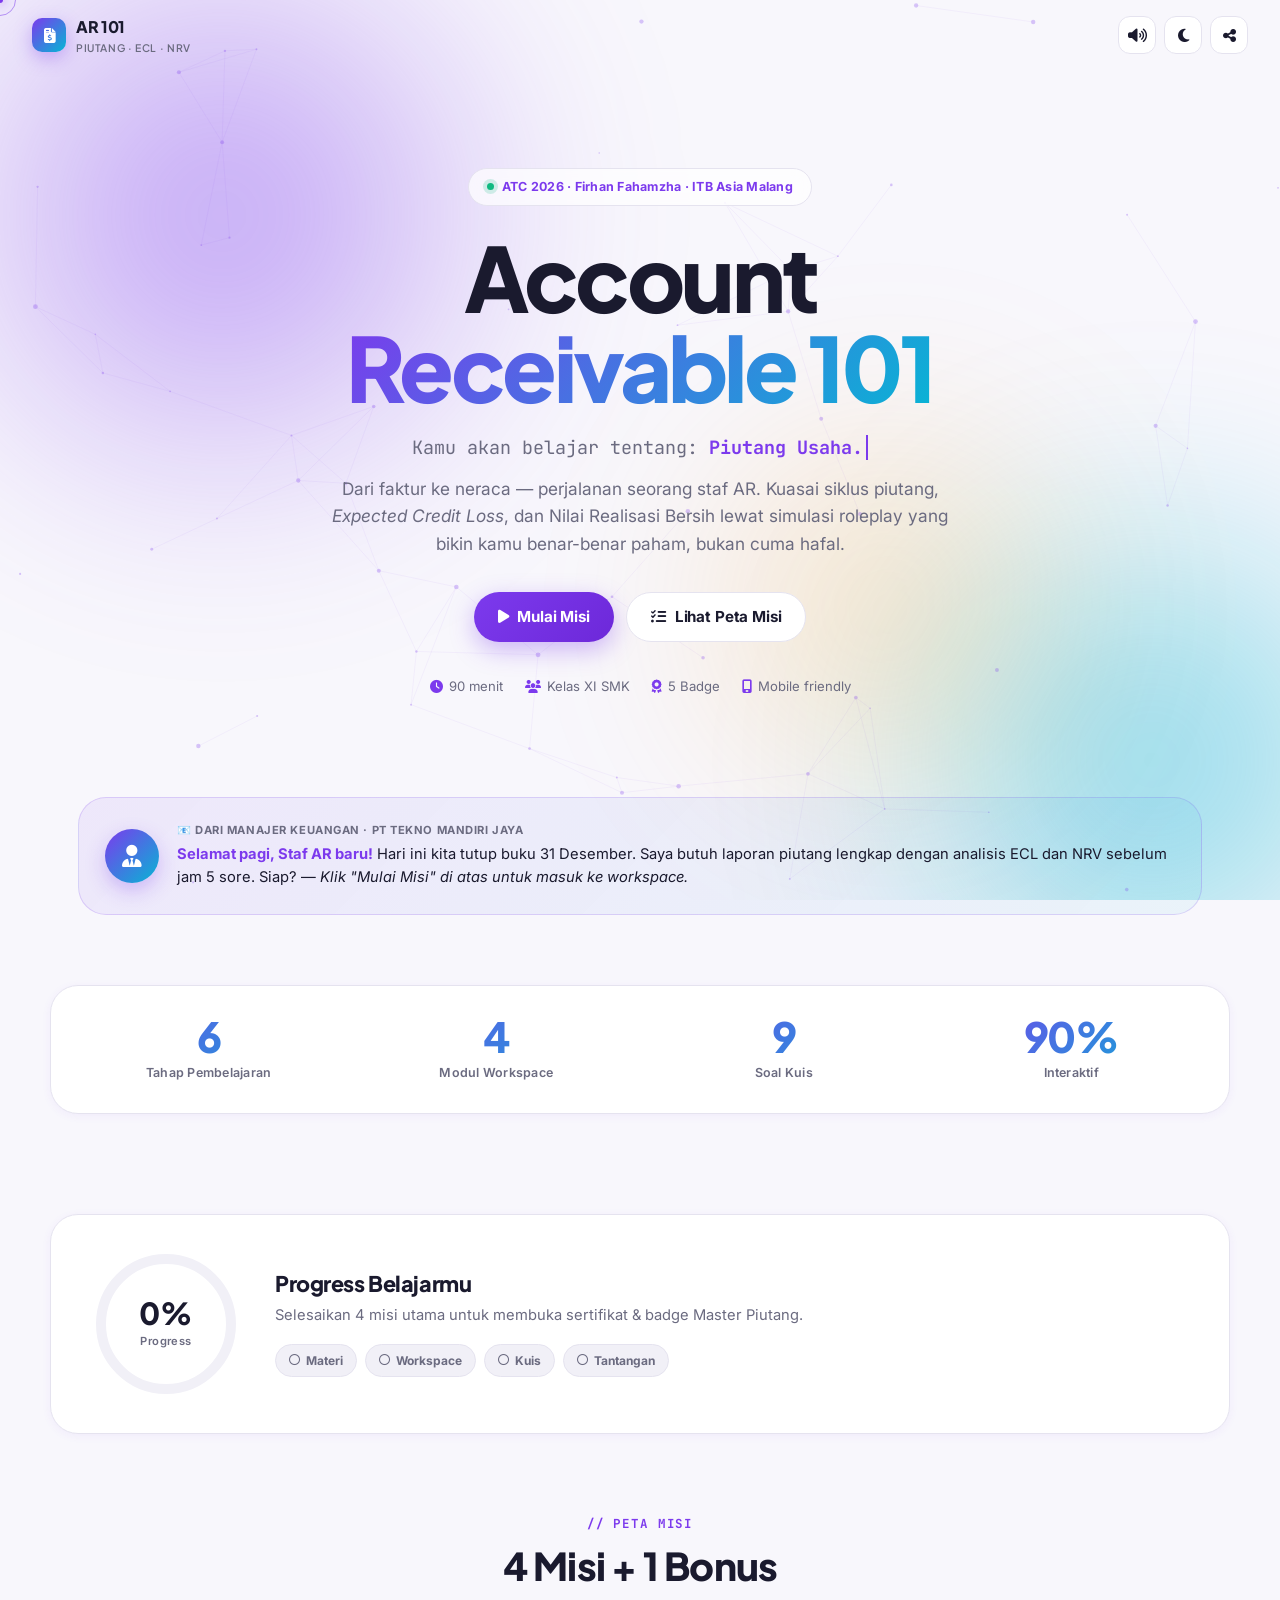
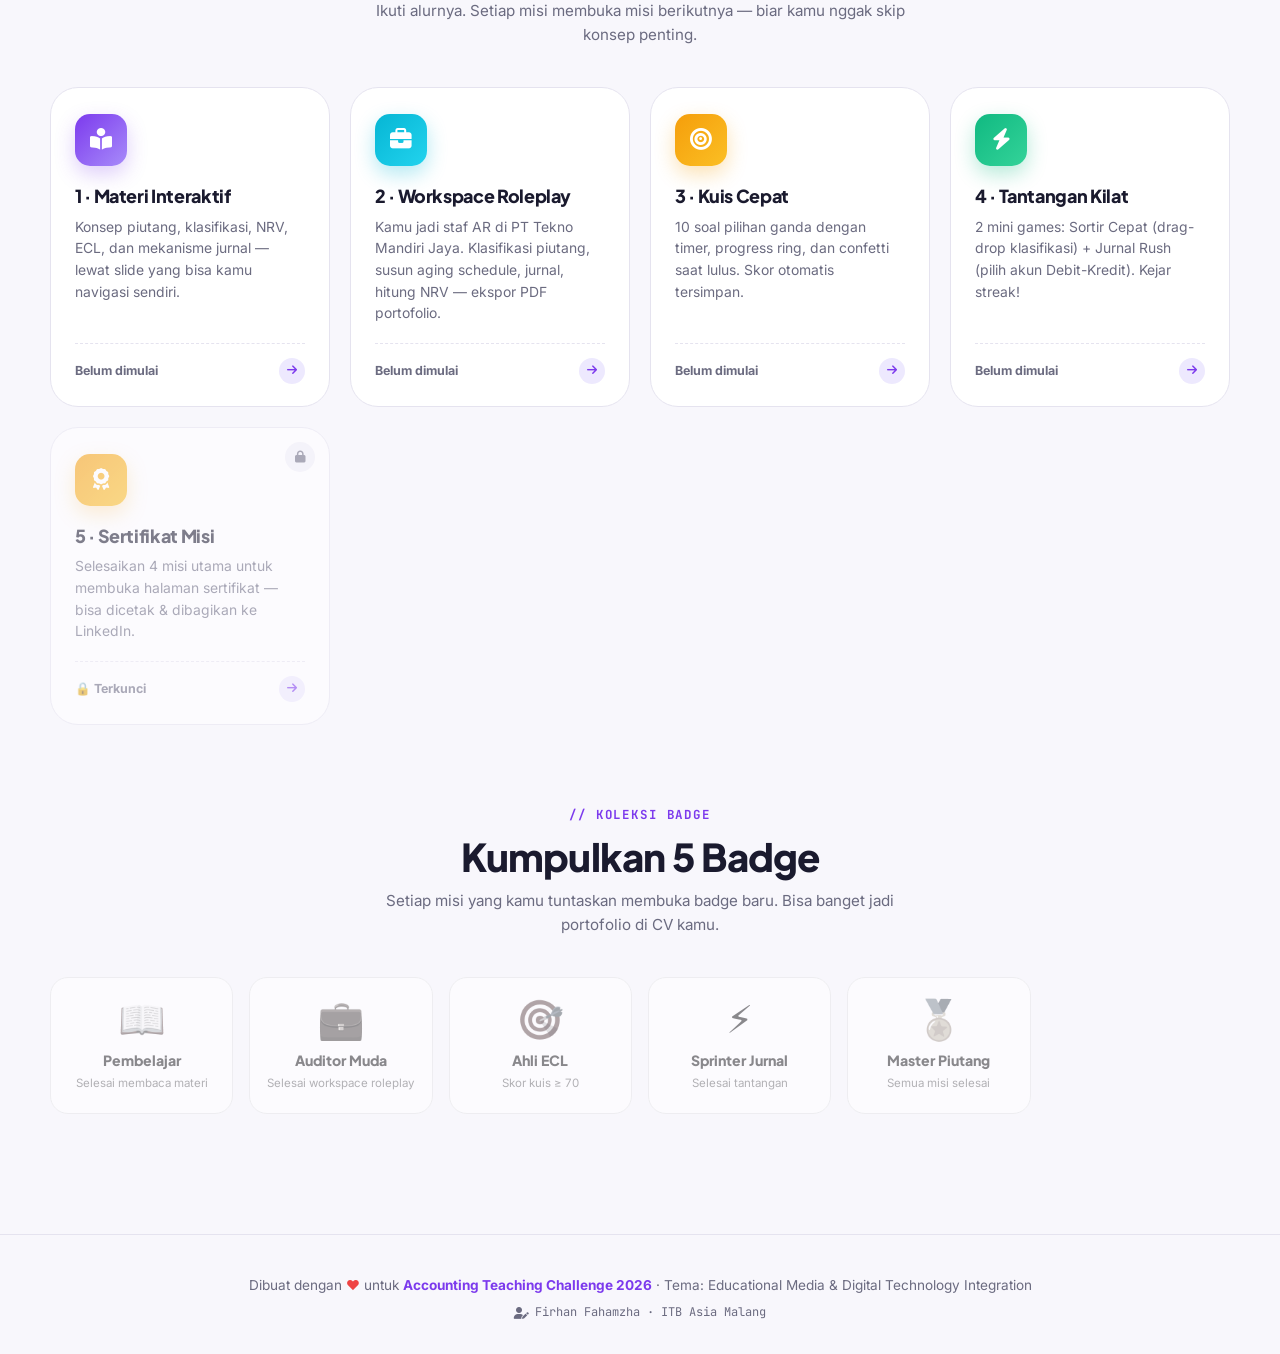
==== commit 9c7a950c: "Update index.html" ====
--- a/index.html
+++ b/index.html
@@ -261,7 +261,8 @@
   </footer>
 
   <!-- SCRIPTS -->
-  <script src="js/core.js"></script>
-  <script src="js/hub.js"></script>
+<script src="js/core.js"></script>
+<script src="js/space.js"></script>
+<script src="js/hub.js"></script>
 </body>
-</html>+</html>
